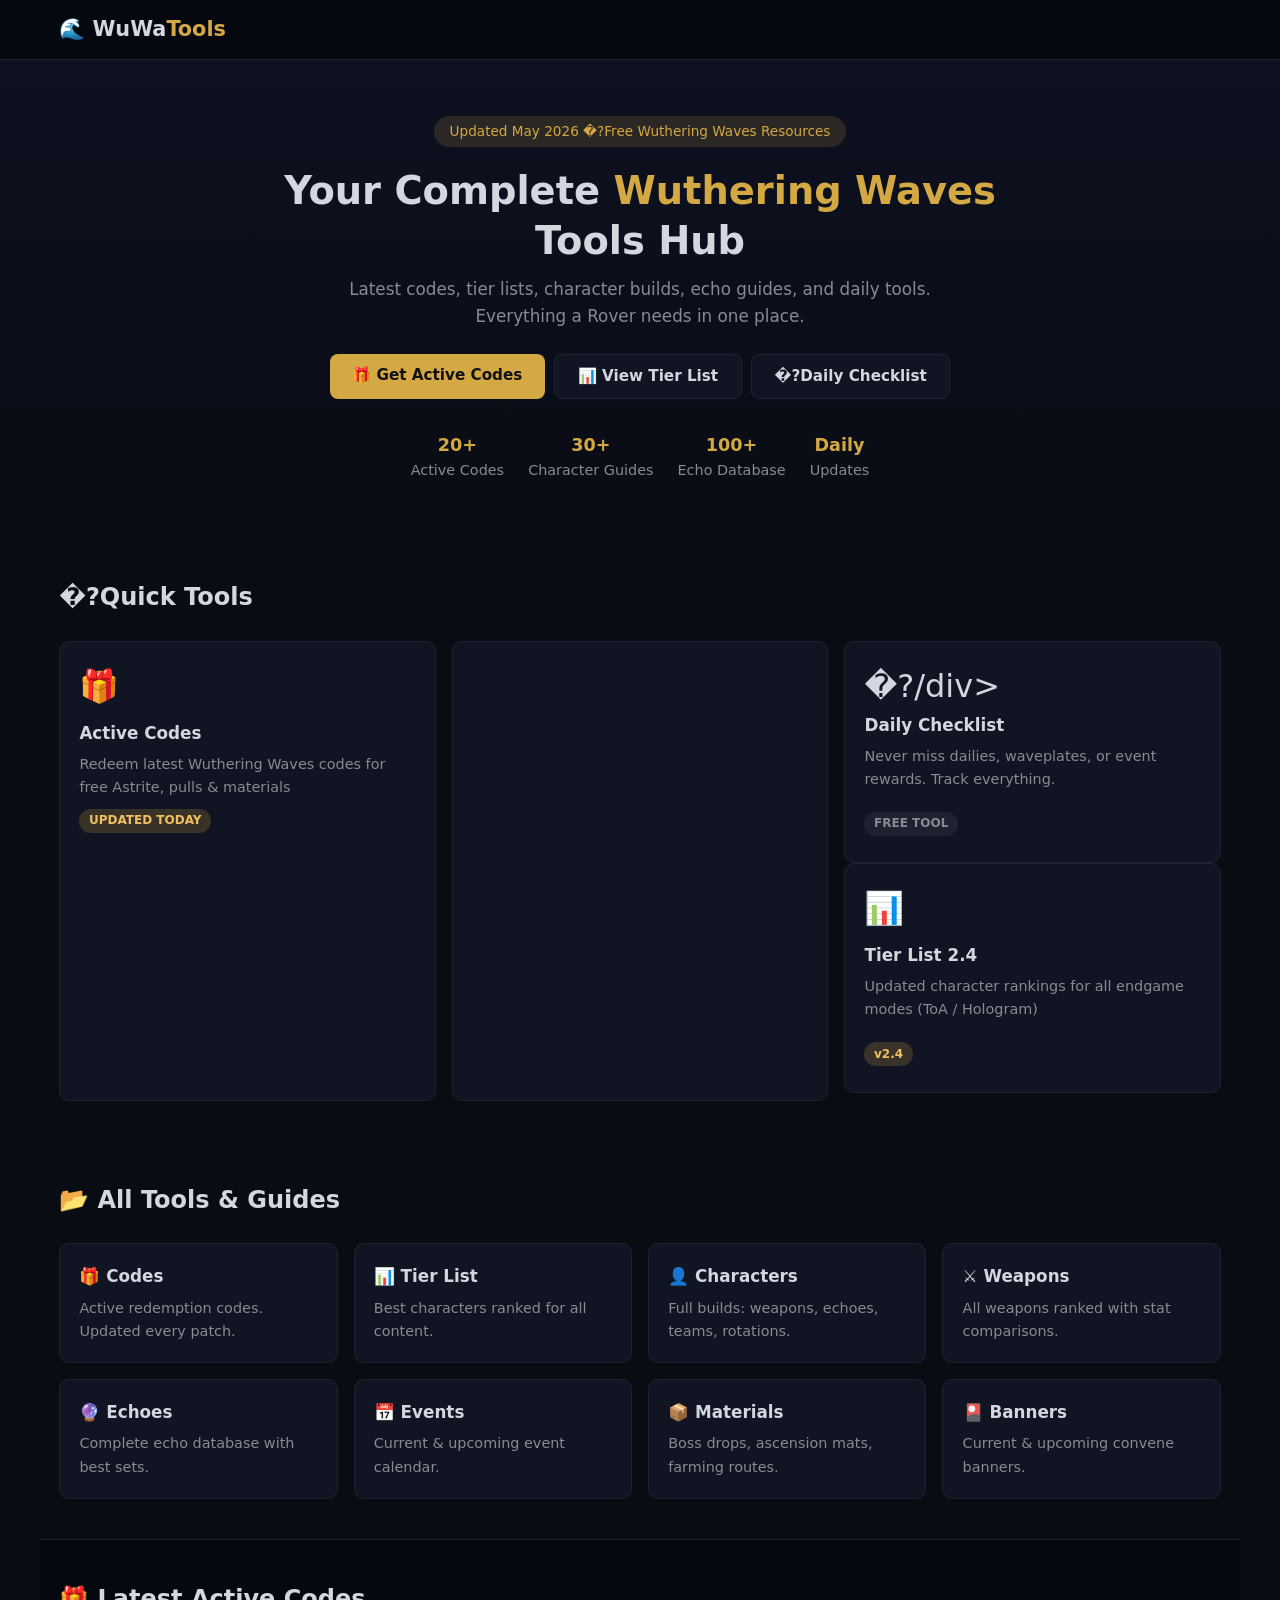
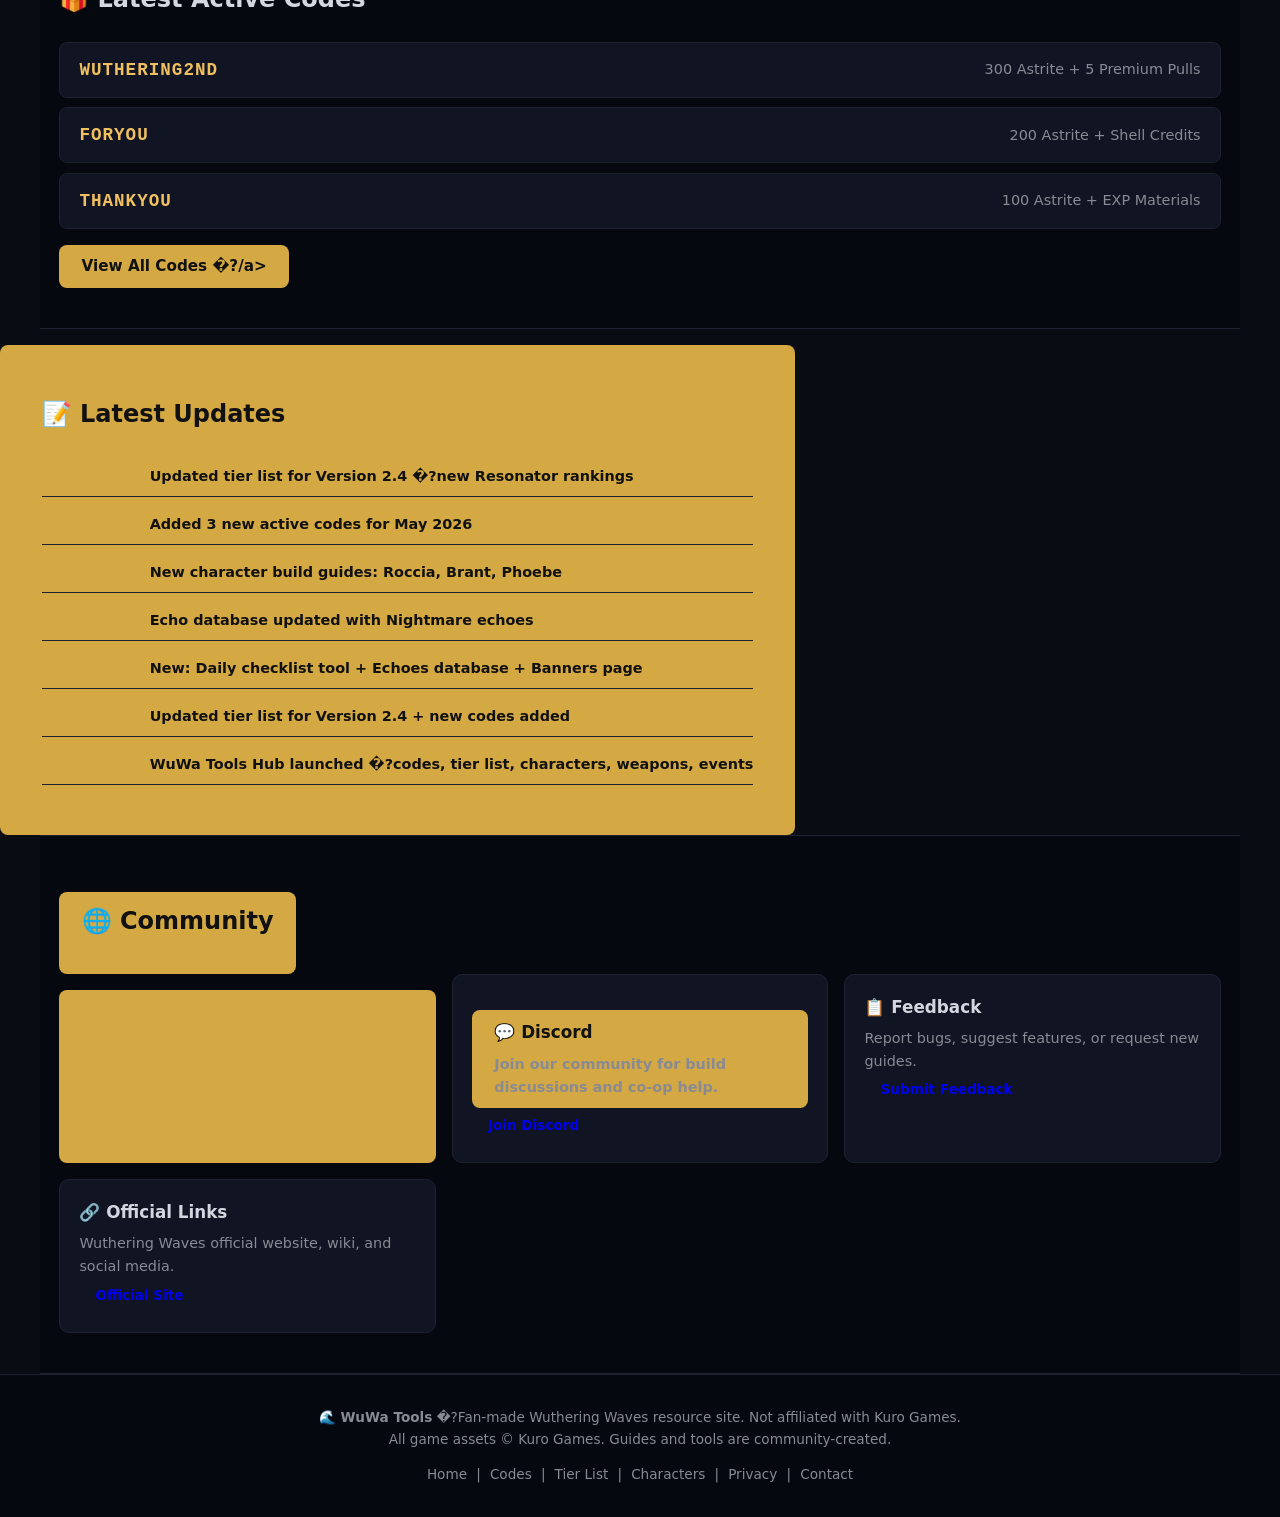
==== index.html @ a68b2184 "AdSense: 切换大陆 pub-6874021376358424 (hhoemwang@gmail.com)" ====
<!DOCTYPE html>
<html lang="en">
<head>
    <meta charset="UTF-8">
    <meta name="viewport" content="width=device-width, initial-scale=1.0">
    <meta name="description" content="WuWa Tools Hub - Latest active codes, tier list, character builds, echoes, events and more. Complete Wuthering Waves resource site.">
    <meta property="og:title" content="WuWa Tools �?Wuthering Waves Codes, Tier List & Guides">
    <meta property="og:description" content="All active Wuthering Waves codes, tier list, characters, weapons, echoes & events. Updated daily.">
    <meta property="og:url" content="https://wuwatools.online/">
    <meta property="og:type" content="website">
    <meta name="twitter:card" content="summary_large_image">
    <link rel="canonical" href="https://wuwatools.online/">
    <title>WuWa Tools �?Wuthering Waves Codes, Tier List & Guides</title>
    <link rel="stylesheet" href="style.css">
    <script async src="https://pagead2.googlesyndication.com/pagead/js/adsbygoogle.js?client=ca-pub-6874021376358424" crossorigin="anonymous"></script>
</head>
<body>
    <!-- Navigation -->
    <nav class="navbar">
        <div class="nav-container">
            <a href="/" class="logo">🌊 WuWa<span class="hl">Tools</span></a>
            <button class="menu-toggle" aria-label="Toggle menu">�?/button>
            <ul class="nav-links">
                <li><a href="/" class="active">Home</a></li>
                <li><a href="codes.html" class="nav-codes">🎁 Codes</a></li>
                <li><a href="tier-list.html">📊 Tier List</a></li>
                <li><a href="characters.html">👤 Characters</a></li>
                <li><a href="weapons.html">⚔️ Weapons</a></li>
                <li><a href="echoes.html">🔮 Echoes</a></li>
                <li><a href="events.html">📅 Events</a></li>
            </ul>
        </div>
    </nav>

    <!-- Hero Section -->
    <section class="hero">
        <div class="hero-content">
            <span class="hero-badge">Updated May 2026 �?Free Wuthering Waves Resources</span>
            <h1>Your Complete <span class="hl">Wuthering Waves</span> Tools Hub</h1>
            <p class="hero-sub">Latest codes, tier lists, character builds, echo guides, and daily tools. Everything a Rover needs in one place.</p>
            <div class="hero-cta">
                <a href="codes.html" class="btn btn-primary">🎁 Get Active Codes</a>
                <a href="tier-list.html" class="btn btn-secondary">📊 View Tier List</a>
                <a href="daily-checklist.html" class="btn btn-secondary">�?Daily Checklist</a>
            </div>
            <div class="hero-stats">
                <div class="stat"><span class="stat-num">20+</span> Active Codes</div>
                <div class="stat"><span class="stat-num">30+</span> Character Guides</div>
                <div class="stat"><span class="stat-num">100+</span> Echo Database</div>
                <div class="stat"><span class="stat-num">Daily</span> Updates</div>
            </div>
        </div>
    </section>

    <!-- Quick Tools -->
    <section class="section">
        <h2 class="section-title">�?Quick Tools</h2>
        <div class="card-grid grid-3">
            <a href="codes.html" class="card card-link">
                <div class="card-icon">🎁</div>
                <h3>Active Codes</h3>
                <p>Redeem latest Wuthering Waves codes for free Astrite, pulls &amp; materials</p>
                <span class="card-badge new">UPDATED TODAY</span>
            </a>
            <a href="daily-checklist.html" class="card card-link">
                <div class="card-icon">�?/div>
                <h3>Daily Checklist</h3>
                <p>Never miss dailies, waveplates, or event rewards. Track everything.</p>
                <span class="card-badge">FREE TOOL</span>
            </a>
            <a href="tier-list.html" class="card card-link">
                <div class="card-icon">📊</div>
                <h3>Tier List 2.4</h3>
                <p>Updated character rankings for all endgame modes (ToA / Hologram)</p>
                <span class="card-badge new">v2.4</span>
            </a>
        </div>
    </section>

    <!-- All Sections -->
    <section class="section">
        <h2 class="section-title">📂 All Tools &amp; Guides</h2>
        <div class="card-grid grid-4">
            <a href="codes.html" class="card card-link">
                <h3>🎁 Codes</h3>
                <p>Active redemption codes. Updated every patch.</p>
            </a>
            <a href="tier-list.html" class="card card-link">
                <h3>📊 Tier List</h3>
                <p>Best characters ranked for all content.</p>
            </a>
            <a href="characters.html" class="card card-link">
                <h3>👤 Characters</h3>
                <p>Full builds: weapons, echoes, teams, rotations.</p>
            </a>
            <a href="weapons.html" class="card card-link">
                <h3>⚔️ Weapons</h3>
                <p>All weapons ranked with stat comparisons.</p>
            </a>
            <a href="echoes.html" class="card card-link">
                <h3>🔮 Echoes</h3>
                <p>Complete echo database with best sets.</p>
            </a>
            <a href="events.html" class="card card-link">
                <h3>📅 Events</h3>
                <p>Current &amp; upcoming event calendar.</p>
            </a>
            <a href="materials.html" class="card card-link">
                <h3>📦 Materials</h3>
                <p>Boss drops, ascension mats, farming routes.</p>
            </a>
            <a href="banners.html" class="card card-link">
                <h3>🎴 Banners</h3>
                <p>Current &amp; upcoming convene banners.</p>
            </a>
        </div>
    </section>

    <!-- Latest Codes Preview -->
    <section class="section section-dark">
        <h2 class="section-title">🎁 Latest Active Codes</h2>
        <div class="code-list">
            <div class="code-item">
                <span class="code-text">WUTHERING2ND</span>
                <span class="code-reward">300 Astrite + 5 Premium Pulls</span>
            </div>
            <div class="code-item">
                <span class="code-text">FORYOU</span>
                <span class="code-reward">200 Astrite + Shell Credits</span>
            </div>
            <div class="code-item">
                <span class="code-text">THANKYOU</span>
                <span class="code-reward">100 Astrite + EXP Materials</span>
            </div>
        </div>
        <a href="codes.html" class="btn btn-primary" style="display:inline-block;margin-top:1rem;">View All Codes �?/a>
    </section>

    <!-- Latest Updates -->
    <section class="section">
        <h2 class="section-title">📝 Latest Updates</h2>
        <div class="update-list">
            <div class="update-item">
                <span class="update-date">2026-05-08</span>
                <span>Updated tier list for Version 2.4 �?new Resonator rankings</span>
            </div>
            <div class="update-item">
                <span class="update-date">2026-05-07</span>
                <span>Added 3 new active codes for May 2026</span>
            </div>
            <div class="update-item">
                <span class="update-date">2026-05-05</span>
                <span>New character build guides: Roccia, Brant, Phoebe</span>
            </div>
            <div class="update-item">
                <span class="update-date">2026-05-03</span>
                <span>Echo database updated with Nightmare echoes</span>
            </div>
            <div class="update-item">
                <span class="update-date">2026-05-09</span>
                <span>New: Daily checklist tool + Echoes database + Banners page</span>
            </div>
            <div class="update-item">
                <span class="update-date">2026-05-08</span>
                <span>Updated tier list for Version 2.4 + new codes added</span>
            </div>
            <div class="update-item">
                <span class="update-date">2026-05-07</span>
                <span>WuWa Tools Hub launched �?codes, tier list, characters, weapons, events</span>
            </div>
        </div>
    </section>

    <!-- Community -->
    <section class="section section-dark">
        <h2 class="section-title">🌐 Community</h2>
        <div class="card-grid grid-3">
            <div class="card">
                <h3>💬 Discord</h3>
                <p>Join our community for build discussions and co-op help.</p>
                <a href="#" class="btn btn-small">Join Discord</a>
            </div>
            <div class="card">
                <h3>📋 Feedback</h3>
                <p>Report bugs, suggest features, or request new guides.</p>
                <a href="#" class="btn btn-small">Submit Feedback</a>
            </div>
            <div class="card">
                <h3>🔗 Official Links</h3>
                <p>Wuthering Waves official website, wiki, and social media.</p>
                <a href="https://wutheringwaves.kurogames.com" target="_blank" class="btn btn-small">Official Site</a>
            </div>
        </div>
    </section>

    <!-- Footer -->
    <footer>
        <div class="footer-content">
            <p>🌊 <strong>WuWa Tools</strong> �?Fan-made Wuthering Waves resource site. Not affiliated with Kuro Games.</p>
            <p>All game assets © Kuro Games. Guides and tools are community-created.</p>
            <div class="footer-links">
                <a href="/">Home</a> |
                <a href="codes.html">Codes</a> |
                <a href="tier-list.html">Tier List</a> |
                <a href="characters.html">Characters</a> |
                <a href="#">Privacy</a> |
                <a href="#">Contact</a>
            </div>
        </div>
    </footer>

    <script>
        // Mobile menu toggle
        document.querySelector('.menu-toggle').addEventListener('click', () => {
            document.querySelector('.nav-links').classList.toggle('open');
        });
    </script>
    <!-- Ko-fi Widget -->
    <script src='https://storage.ko-fi.com/cdn/scripts/overlay-widget.js'></script>
    <script>
      kofiWidgetOverlay.draw('wuwatools', {
        'type': 'floating-chat',
        'floating-chat.donateButton.text': 'Buy me a coffee �?,
        'floating-chat.donateButton.background-color': '#d4a843',
        'floating-chat.donateButton.text-color': '#1a1a2e'
      });
    </script>
</body>
</html>
---- style.css ----
/* === Reset & Base === */
*, *::before, *::after { box-sizing: border-box; margin: 0; padding: 0; }

:root {
    --bg: #0a0c14;
    --bg-card: #111422;
    --bg-dark: #060810;
    --text: #d4d6e0;
    --text-dim: #888a94;
    --hl: #d4a843;
    --hl-bright: #f0c060;
    --border: #1e2230;
    --radius: 10px;
    --max-w: 1200px;
}

body {
    font-family: -apple-system, BlinkMacSystemFont, 'Segoe UI', system-ui, sans-serif;
    background: var(--bg);
    color: var(--text);
    line-height: 1.6;
}

.hl { color: var(--hl); }

/* === Navbar === */
.navbar {
    background: var(--bg-dark);
    border-bottom: 1px solid var(--border);
    position: sticky; top: 0; z-index: 100;
}
.nav-container {
    max-width: var(--max-w); margin: 0 auto;
    display: flex; align-items: center; justify-content: space-between;
    padding: 0.8rem 1.2rem; flex-wrap: wrap;
}
.logo {
    font-size: 1.3rem; font-weight: 700; color: var(--text);
    text-decoration: none;
}
.nav-links {
    list-style: none; display: flex; gap: 0.3rem; flex-wrap: wrap;
}
.nav-links a {
    color: var(--text-dim); text-decoration: none;
    padding: 0.4rem 0.8rem; border-radius: 6px; font-size: 0.9rem;
    transition: all 0.2s;
}
.nav-links a:hover, .nav-links a.active { color: var(--hl); background: rgba(212,168,67,0.1); }
.nav-codes { font-weight: 600; }
.menu-toggle { display: none; background: none; border: none; color: var(--text); font-size: 1.5rem; cursor: pointer; }

/* === Hero === */
.hero {
    text-align: center; padding: 3.5rem 1.2rem;
    background: linear-gradient(180deg, #0d1120 0%, var(--bg) 100%);
}
.hero-content { max-width: 800px; margin: 0 auto; }
.hero-badge {
    display: inline-block; background: rgba(212,168,67,0.15);
    color: var(--hl); padding: 0.3rem 1rem; border-radius: 20px;
    font-size: 0.85rem; margin-bottom: 1.2rem;
}
.hero h1 { font-size: 2.4rem; margin-bottom: 0.6rem; line-height: 1.3; }
.hero-sub { color: var(--text-dim); font-size: 1.05rem; max-width: 620px; margin: 0 auto 1.5rem; }
.hero-cta { display: flex; gap: 0.6rem; justify-content: center; flex-wrap: wrap; margin-bottom: 2rem; }

.btn {
    display: inline-block; padding: 0.6rem 1.4rem; border-radius: 8px;
    font-size: 0.95rem; font-weight: 600; text-decoration: none;
    transition: all 0.2s; cursor: pointer; border: none;
}
.btn-primary { background: var(--hl); color: #111; }
.btn-primary:hover { background: var(--hl-bright); }
.btn-secondary { background: var(--bg-card); color: var(--text); border: 1px solid var(--border); }
.btn-secondary:hover { background: var(--border); }
.btn-small { padding: 0.4rem 1rem; font-size: 0.85rem; }

.hero-stats {
    display: flex; gap: 1.5rem; justify-content: center; flex-wrap: wrap;
}
.stat { color: var(--text-dim); font-size: 0.9rem; }
.stat-num { color: var(--hl); font-weight: 700; font-size: 1.1rem; display: block; }

/* === Sections === */
.section { max-width: var(--max-w); margin: 0 auto; padding: 2.5rem 1.2rem; }
.section-dark { background: var(--bg-dark); border-top: 1px solid var(--border); border-bottom: 1px solid var(--border); }
.section-title { font-size: 1.5rem; margin-bottom: 1.5rem; }

/* === Card Grid === */
.card-grid { display: grid; gap: 1rem; }
.grid-3 { grid-template-columns: repeat(3, 1fr); }
.grid-4 { grid-template-columns: repeat(4, 1fr); }

.card {
    background: var(--bg-card); border: 1px solid var(--border);
    border-radius: var(--radius); padding: 1.2rem;
    transition: all 0.2s;
}
.card-link { text-decoration: none; color: var(--text); display: block; }
.card-link:hover { border-color: var(--hl); transform: translateY(-2px); }
.card-icon { font-size: 2rem; margin-bottom: 0.5rem; }
.card h3 { font-size: 1.05rem; margin-bottom: 0.4rem; }
.card p { color: var(--text-dim); font-size: 0.9rem; }
.card-badge {
    display: inline-block; padding: 0.15rem 0.6rem; border-radius: 12px;
    font-size: 0.75rem; font-weight: 600; margin-top: 0.6rem;
    background: var(--border); color: var(--text-dim);
}
.card-badge.new { background: rgba(212,168,67,0.2); color: var(--hl-bright); }

/* === Code List === */
.code-list { display: flex; flex-direction: column; gap: 0.6rem; }
.code-item {
    display: flex; align-items: center; justify-content: space-between;
    background: var(--bg-card); border: 1px solid var(--border);
    border-radius: 8px; padding: 0.8rem 1.2rem; flex-wrap: wrap; gap: 0.5rem;
}
.code-text {
    font-family: 'Courier New', monospace; font-size: 1.1rem;
    font-weight: 700; color: var(--hl-bright); letter-spacing: 1px;
}
.code-reward { color: var(--text-dim); font-size: 0.9rem; }
.code-status {
    padding: 0.2rem 0.8rem; border-radius: 12px;
    font-size: 0.75rem; font-weight: 700; white-space: nowrap;
}
.status-live { background: rgba(34,197,94,0.15); color: #22c55e; }
.status-expired { background: rgba(239,68,68,0.15); color: #ef4444; }

/* === Update List === */
.update-list { display: flex; flex-direction: column; gap: 0.5rem; }
.update-item {
    display: flex; gap: 1rem; font-size: 0.9rem;
    padding: 0.5rem 0; border-bottom: 1px solid var(--border);
}
.update-date {
    color: var(--hl); font-weight: 600; white-space: nowrap;
    min-width: 90px;
}

/* === Footer === */
footer {
    background: var(--bg-dark); border-top: 1px solid var(--border);
    text-align: center; padding: 2rem 1.2rem; color: var(--text-dim); font-size: 0.85rem;
}
.footer-content { max-width: var(--max-w); margin: 0 auto; }
.footer-links { margin-top: 0.8rem; }
.footer-links a { color: var(--text-dim); text-decoration: none; margin: 0 0.3rem; }
.footer-links a:hover { color: var(--hl); }

/* === Checklist === */
.checklist { display: flex; flex-direction: column; gap: 0.4rem; }
.check-item {
    display: flex; align-items: center; gap: 0.6rem;
    background: var(--bg-dark); padding: 0.5rem 0.8rem; border-radius: 6px;
    cursor: pointer; font-size: 0.95rem;
}
.check-item input[type="checkbox"] { width: 1.1rem; height: 1.1rem; accent-color: var(--hl); cursor: pointer; }

/* === Table (for tier-list, weapons, etc.) === */
.data-table { width: 100%; border-collapse: collapse; }
.data-table th { text-align: left; padding: 0.6rem 0.8rem; color: var(--text-dim); font-size: 0.85rem; border-bottom: 2px solid var(--border); }
.data-table td { padding: 0.6rem 0.8rem; border-bottom: 1px solid var(--border); font-size: 0.9rem; }
.tier-s { color: #ef4444; font-weight: 700; }
.tier-a { color: var(--hl-bright); font-weight: 700; }
.tier-b { color: #22c55e; font-weight: 700; }

/* === Event List === */
.event-list { display: flex; flex-direction: column; gap: 0.6rem; }
.event-item {
    background: var(--bg-card); border: 1px solid var(--border);
    border-radius: 8px; padding: 1rem;
}
.event-item h3 { font-size: 1rem; margin-bottom: 0.2rem; }
.event-date { color: var(--hl); font-size: 0.8rem; }
.event-item p { color: var(--text-dim); font-size: 0.85rem; margin-top: 0.3rem; }
.event-item.past { opacity: 0.5; }

/* === Weapon Grid === */
.weapon-grid { display: grid; grid-template-columns: repeat(2,1fr); gap: 0.6rem; }
.weapon-card { background: var(--bg-dark); border: 1px solid var(--border); border-radius: 6px; padding: 0.7rem; display: flex; justify-content: space-between; align-items: flex-start; }
.weapon-card h3 { font-size: 0.95rem; }
.weapon-card p { color: var(--text-dim); font-size: 0.8rem; margin-top: 0.2rem; }

/* === Echo Sets === */
.echo-set { background: var(--bg-dark); border: 1px solid var(--border); border-radius: 6px; padding: 0.7rem; margin-bottom: 0.4rem; }
.echo-set h3 { font-size: 0.95rem; margin-bottom: 0.2rem; }
.echo-set p { color: var(--text-dim); font-size: 0.85rem; }

/* === Responsive === */
@media (max-width: 768px) {
    .grid-4 { grid-template-columns: repeat(2, 1fr); }
    .grid-3 { grid-template-columns: 1fr; }
    .hero h1 { font-size: 1.8rem; }
    .hero-stats { gap: 0.8rem; }
    .menu-toggle { display: block; }
    .nav-links { display: none; flex-direction: column; width: 100%; padding-top: 0.5rem; }
    .nav-links.open { display: flex; }
    .code-item { flex-direction: column; align-items: flex-start; }
}
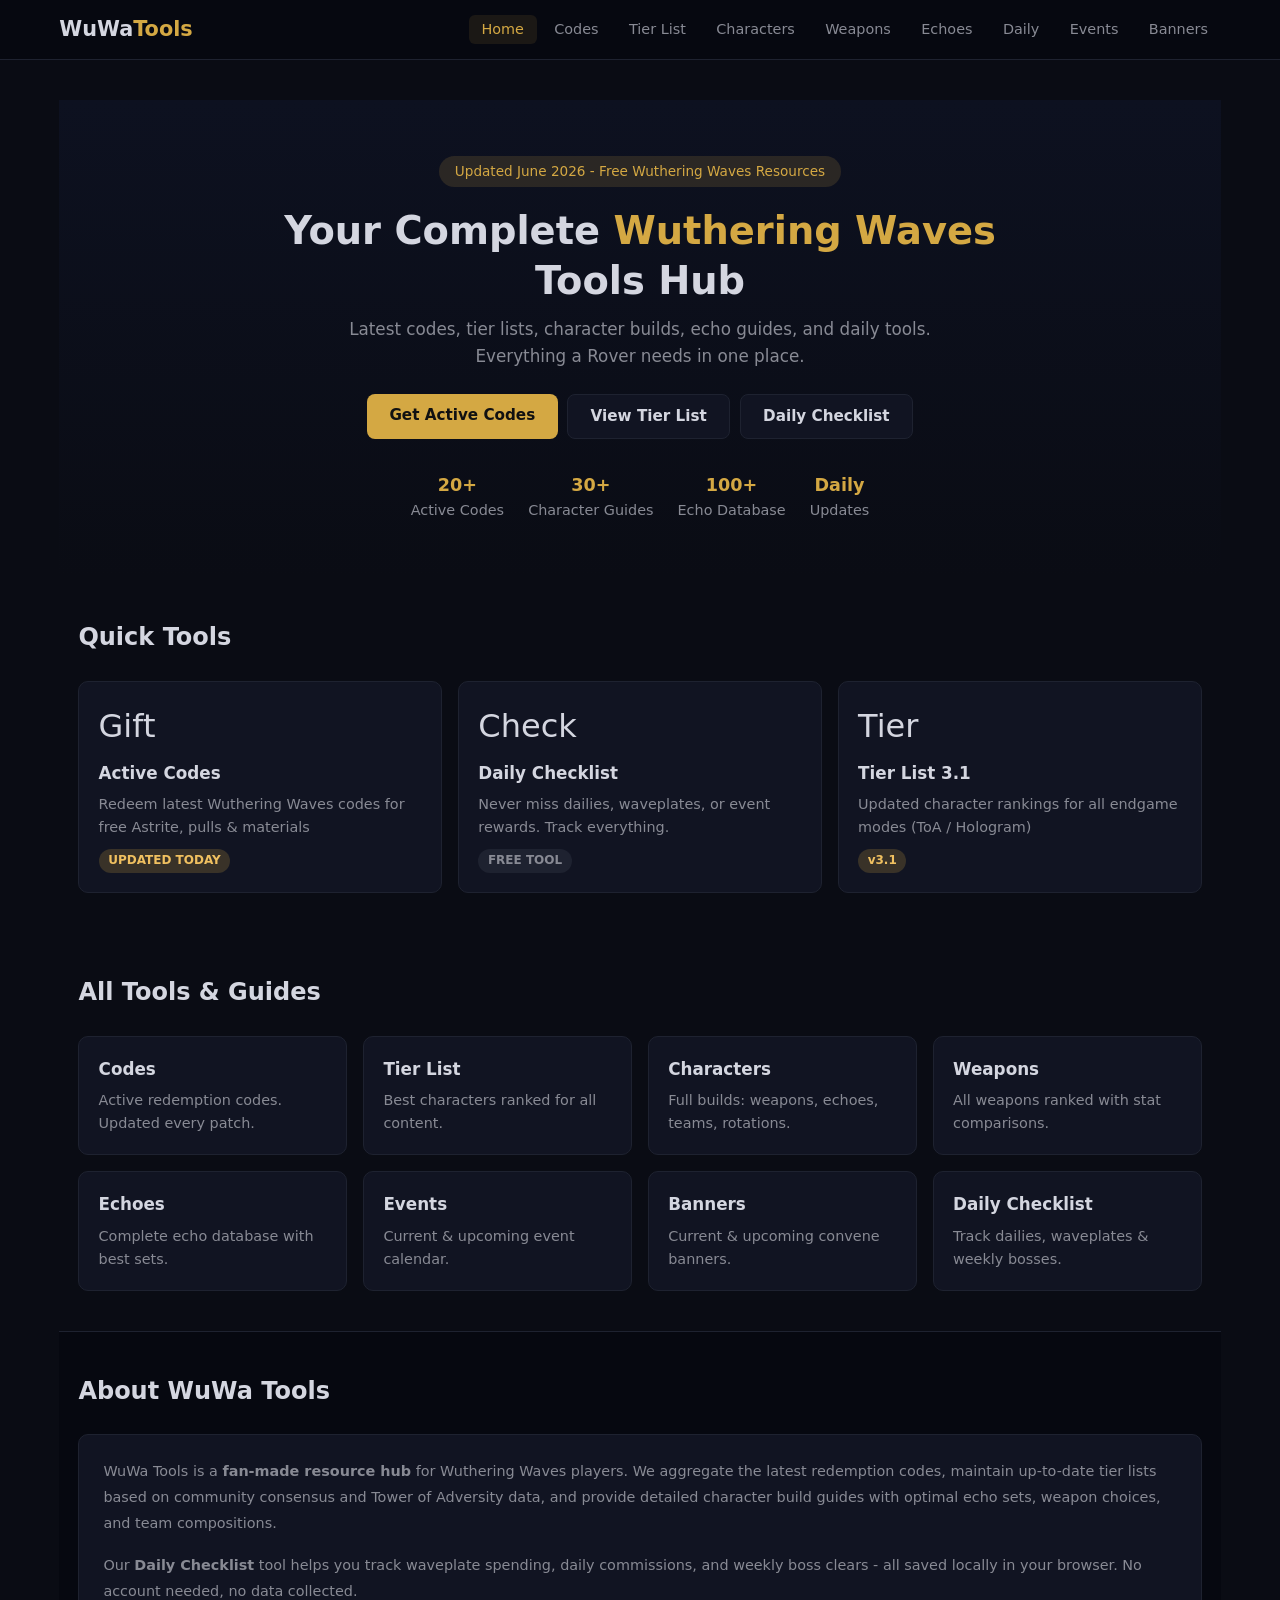
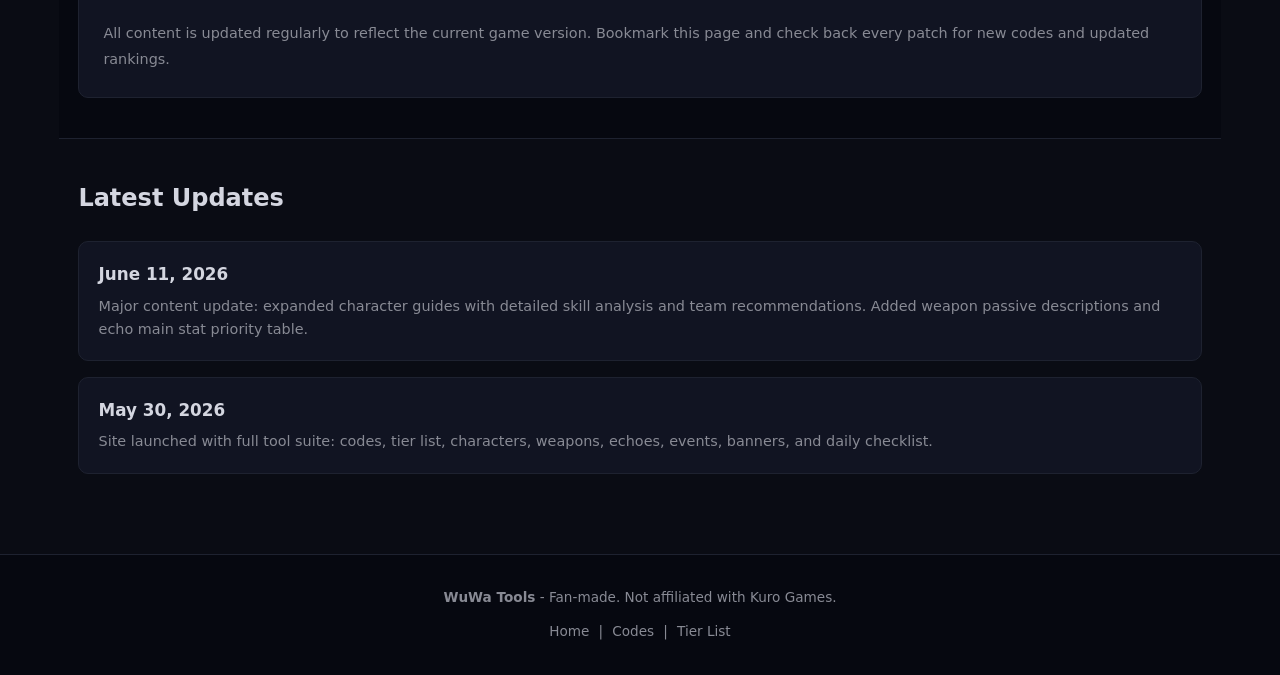
==== commit 4d41fa55: "Content enhancement: detailed character guides, weapon passives, echo stat tables, updated events/ba" ====
--- a/index.html
+++ b/index.html
@@ -3,227 +3,149 @@
 <head>
     <meta charset="UTF-8">
     <meta name="viewport" content="width=device-width, initial-scale=1.0">
-    <meta name="description" content="WuWa Tools Hub - Latest active codes, tier list, character builds, echoes, events and more. Complete Wuthering Waves resource site.">
-    <meta property="og:title" content="WuWa Tools �?Wuthering Waves Codes, Tier List & Guides">
-    <meta property="og:description" content="All active Wuthering Waves codes, tier list, characters, weapons, echoes & events. Updated daily.">
-    <meta property="og:url" content="https://wuwatools.online/">
+    <link rel="icon" type="image/svg+xml" href="/favicon.svg">
+    <meta name="description" content="WuWa Tools Hub - Latest active codes, tier list, character builds, echoes, events and more.">
+    <meta property="og:title" content="WuWaTools - Wuthering Waves Codes, Tier List, Echo Database & Daily Checklist">
+    <meta property="og:description" content="WuWa Tools Hub - Latest active codes, tier list, character builds, echoes, events and more.">
+    <meta property="og:url" content="https://wuwatools.online/index.html">
     <meta property="og:type" content="website">
     <meta name="twitter:card" content="summary_large_image">
-    <link rel="canonical" href="https://wuwatools.online/">
-    <title>WuWa Tools �?Wuthering Waves Codes, Tier List & Guides</title>
+    <link rel="canonical" href="https://wuwatools.online/index.html">
+    <title>WuWaTools - Wuthering Waves Codes, Tier List, Echo Database & Daily Checklist</title>
     <link rel="stylesheet" href="style.css">
     <script async src="https://pagead2.googlesyndication.com/pagead/js/adsbygoogle.js?client=ca-pub-6874021376358424" crossorigin="anonymous"></script>
 </head>
 <body>
-    <!-- Navigation -->
     <nav class="navbar">
         <div class="nav-container">
-            <a href="/" class="logo">🌊 WuWa<span class="hl">Tools</span></a>
-            <button class="menu-toggle" aria-label="Toggle menu">�?/button>
+            <a href="/" class="logo">WuWa<span class="hl">Tools</span></a>
+            <button class="menu-toggle" aria-label="Toggle menu">Menu</button>
             <ul class="nav-links">
                 <li><a href="/" class="active">Home</a></li>
-                <li><a href="codes.html" class="nav-codes">🎁 Codes</a></li>
-                <li><a href="tier-list.html">📊 Tier List</a></li>
-                <li><a href="characters.html">👤 Characters</a></li>
-                <li><a href="weapons.html">⚔️ Weapons</a></li>
-                <li><a href="echoes.html">🔮 Echoes</a></li>
-                <li><a href="events.html">📅 Events</a></li>
+<li><a href="codes.html">Codes</a></li>
+<li><a href="tier-list.html">Tier List</a></li>
+<li><a href="characters.html">Characters</a></li>
+<li><a href="weapons.html">Weapons</a></li>
+<li><a href="echoes.html">Echoes</a></li>
+<li><a href="daily-checklist.html">Daily</a></li>
+<li><a href="events.html">Events</a></li>
+<li><a href="banners.html">Banners</a></li>
             </ul>
         </div>
     </nav>
+    <main class="section">
 
-    <!-- Hero Section -->
-    <section class="hero">
-        <div class="hero-content">
-            <span class="hero-badge">Updated May 2026 �?Free Wuthering Waves Resources</span>
-            <h1>Your Complete <span class="hl">Wuthering Waves</span> Tools Hub</h1>
-            <p class="hero-sub">Latest codes, tier lists, character builds, echo guides, and daily tools. Everything a Rover needs in one place.</p>
-            <div class="hero-cta">
-                <a href="codes.html" class="btn btn-primary">🎁 Get Active Codes</a>
-                <a href="tier-list.html" class="btn btn-secondary">📊 View Tier List</a>
-                <a href="daily-checklist.html" class="btn btn-secondary">�?Daily Checklist</a>
+        <section class="hero">
+            <div class="hero-content">
+                <span class="hero-badge">Updated June 2026 - Free Wuthering Waves Resources</span>
+                <h1>Your Complete <span class="hl">Wuthering Waves</span> Tools Hub</h1>
+                <p class="hero-sub">Latest codes, tier lists, character builds, echo guides, and daily tools. Everything a Rover needs in one place.</p>
+                <div class="hero-cta">
+                    <a href="codes.html" class="btn btn-primary">Get Active Codes</a>
+                    <a href="tier-list.html" class="btn btn-secondary">View Tier List</a>
+                    <a href="daily-checklist.html" class="btn btn-secondary">Daily Checklist</a>
+                </div>
+                <div class="hero-stats">
+                    <div class="stat"><span class="stat-num">20+</span> Active Codes</div>
+                    <div class="stat"><span class="stat-num">30+</span> Character Guides</div>
+                    <div class="stat"><span class="stat-num">100+</span> Echo Database</div>
+                    <div class="stat"><span class="stat-num">Daily</span> Updates</div>
+                </div>
             </div>
-            <div class="hero-stats">
-                <div class="stat"><span class="stat-num">20+</span> Active Codes</div>
-                <div class="stat"><span class="stat-num">30+</span> Character Guides</div>
-                <div class="stat"><span class="stat-num">100+</span> Echo Database</div>
-                <div class="stat"><span class="stat-num">Daily</span> Updates</div>
+        </section>
+
+        <section class="section">
+            <h2 class="section-title">Quick Tools</h2>
+            <div class="card-grid grid-3">
+                <a href="codes.html" class="card card-link">
+                    <div class="card-icon">Gift</div>
+                    <h3>Active Codes</h3>
+                    <p>Redeem latest Wuthering Waves codes for free Astrite, pulls & materials</p>
+                    <span class="card-badge new">UPDATED TODAY</span>
+                </a>
+                <a href="daily-checklist.html" class="card card-link">
+                    <div class="card-icon">Check</div>
+                    <h3>Daily Checklist</h3>
+                    <p>Never miss dailies, waveplates, or event rewards. Track everything.</p>
+                    <span class="card-badge">FREE TOOL</span>
+                </a>
+                <a href="tier-list.html" class="card card-link">
+                    <div class="card-icon">Tier</div>
+                    <h3>Tier List 3.1</h3>
+                    <p>Updated character rankings for all endgame modes (ToA / Hologram)</p>
+                    <span class="card-badge new">v3.1</span>
+                </a>
             </div>
-        </div>
-    </section>
+        </section>
 
-    <!-- Quick Tools -->
-    <section class="section">
-        <h2 class="section-title">�?Quick Tools</h2>
-        <div class="card-grid grid-3">
-            <a href="codes.html" class="card card-link">
-                <div class="card-icon">🎁</div>
-                <h3>Active Codes</h3>
-                <p>Redeem latest Wuthering Waves codes for free Astrite, pulls &amp; materials</p>
-                <span class="card-badge new">UPDATED TODAY</span>
-            </a>
-            <a href="daily-checklist.html" class="card card-link">
-                <div class="card-icon">�?/div>
-                <h3>Daily Checklist</h3>
-                <p>Never miss dailies, waveplates, or event rewards. Track everything.</p>
-                <span class="card-badge">FREE TOOL</span>
-            </a>
-            <a href="tier-list.html" class="card card-link">
-                <div class="card-icon">📊</div>
-                <h3>Tier List 2.4</h3>
-                <p>Updated character rankings for all endgame modes (ToA / Hologram)</p>
-                <span class="card-badge new">v2.4</span>
-            </a>
-        </div>
-    </section>
+        <section class="section">
+            <h2 class="section-title">All Tools & Guides</h2>
+            <div class="card-grid grid-4">
+                <a href="codes.html" class="card card-link">
+                    <h3>Codes</h3>
+                    <p>Active redemption codes. Updated every patch.</p>
+                </a>
+                <a href="tier-list.html" class="card card-link">
+                    <h3>Tier List</h3>
+                    <p>Best characters ranked for all content.</p>
+                </a>
+                <a href="characters.html" class="card card-link">
+                    <h3>Characters</h3>
+                    <p>Full builds: weapons, echoes, teams, rotations.</p>
+                </a>
+                <a href="weapons.html" class="card card-link">
+                    <h3>Weapons</h3>
+                    <p>All weapons ranked with stat comparisons.</p>
+                </a>
+                <a href="echoes.html" class="card card-link">
+                    <h3>Echoes</h3>
+                    <p>Complete echo database with best sets.</p>
+                </a>
+                <a href="events.html" class="card card-link">
+                    <h3>Events</h3>
+                    <p>Current & upcoming event calendar.</p>
+                </a>
+                <a href="banners.html" class="card card-link">
+                    <h3>Banners</h3>
+                    <p>Current & upcoming convene banners.</p>
+                </a>
+                <a href="daily-checklist.html" class="card card-link">
+                    <h3>Daily Checklist</h3>
+                    <p>Track dailies, waveplates & weekly bosses.</p>
+                </a>
+            </div>
+        </section>
 
-    <!-- All Sections -->
-    <section class="section">
-        <h2 class="section-title">📂 All Tools &amp; Guides</h2>
-        <div class="card-grid grid-4">
-            <a href="codes.html" class="card card-link">
-                <h3>🎁 Codes</h3>
-                <p>Active redemption codes. Updated every patch.</p>
-            </a>
-            <a href="tier-list.html" class="card card-link">
-                <h3>📊 Tier List</h3>
-                <p>Best characters ranked for all content.</p>
-            </a>
-            <a href="characters.html" class="card card-link">
-                <h3>👤 Characters</h3>
-                <p>Full builds: weapons, echoes, teams, rotations.</p>
-            </a>
-            <a href="weapons.html" class="card card-link">
-                <h3>⚔️ Weapons</h3>
-                <p>All weapons ranked with stat comparisons.</p>
-            </a>
-            <a href="echoes.html" class="card card-link">
-                <h3>🔮 Echoes</h3>
-                <p>Complete echo database with best sets.</p>
-            </a>
-            <a href="events.html" class="card card-link">
-                <h3>📅 Events</h3>
-                <p>Current &amp; upcoming event calendar.</p>
-            </a>
-            <a href="materials.html" class="card card-link">
-                <h3>📦 Materials</h3>
-                <p>Boss drops, ascension mats, farming routes.</p>
-            </a>
-            <a href="banners.html" class="card card-link">
-                <h3>🎴 Banners</h3>
-                <p>Current &amp; upcoming convene banners.</p>
-            </a>
-        </div>
-    </section>
+        <section class="section section-dark">
+            <h2 class="section-title">About WuWa Tools</h2>
+            <div class="card" style="padding:1.5rem;line-height:1.8;">
+                <p>WuWa Tools is a <strong>fan-made resource hub</strong> for Wuthering Waves players. We aggregate the latest redemption codes, maintain up-to-date tier lists based on community consensus and Tower of Adversity data, and provide detailed character build guides with optimal echo sets, weapon choices, and team compositions.</p>
+                <p style="margin-top:1rem;">Our <strong>Daily Checklist</strong> tool helps you track waveplate spending, daily commissions, and weekly boss clears - all saved locally in your browser. No account needed, no data collected.</p>
+                <p style="margin-top:1rem;">All content is updated regularly to reflect the current game version. Bookmark this page and check back every patch for new codes and updated rankings.</p>
+            </div>
+        </section>
 
-    <!-- Latest Codes Preview -->
-    <section class="section section-dark">
-        <h2 class="section-title">🎁 Latest Active Codes</h2>
-        <div class="code-list">
-            <div class="code-item">
-                <span class="code-text">WUTHERING2ND</span>
-                <span class="code-reward">300 Astrite + 5 Premium Pulls</span>
+        <section class="section">
+            <h2 class="section-title">Latest Updates</h2>
+            <div class="card-grid grid-2">
+                <div class="card">
+                    <h3>June 11, 2026</h3>
+                    <p>Major content update: expanded character guides with detailed skill analysis and team recommendations. Added weapon passive descriptions and echo main stat priority table.</p>
+                </div>
+                <div class="card">
+                    <h3>May 30, 2026</h3>
+                    <p>Site launched with full tool suite: codes, tier list, characters, weapons, echoes, events, banners, and daily checklist.</p>
+                </div>
             </div>
-            <div class="code-item">
-                <span class="code-text">FORYOU</span>
-                <span class="code-reward">200 Astrite + Shell Credits</span>
-            </div>
-            <div class="code-item">
-                <span class="code-text">THANKYOU</span>
-                <span class="code-reward">100 Astrite + EXP Materials</span>
-            </div>
-        </div>
-        <a href="codes.html" class="btn btn-primary" style="display:inline-block;margin-top:1rem;">View All Codes �?/a>
-    </section>
+        </section>
 
-    <!-- Latest Updates -->
-    <section class="section">
-        <h2 class="section-title">📝 Latest Updates</h2>
-        <div class="update-list">
-            <div class="update-item">
-                <span class="update-date">2026-05-08</span>
-                <span>Updated tier list for Version 2.4 �?new Resonator rankings</span>
-            </div>
-            <div class="update-item">
-                <span class="update-date">2026-05-07</span>
-                <span>Added 3 new active codes for May 2026</span>
-            </div>
-            <div class="update-item">
-                <span class="update-date">2026-05-05</span>
-                <span>New character build guides: Roccia, Brant, Phoebe</span>
-            </div>
-            <div class="update-item">
-                <span class="update-date">2026-05-03</span>
-                <span>Echo database updated with Nightmare echoes</span>
-            </div>
-            <div class="update-item">
-                <span class="update-date">2026-05-09</span>
-                <span>New: Daily checklist tool + Echoes database + Banners page</span>
-            </div>
-            <div class="update-item">
-                <span class="update-date">2026-05-08</span>
-                <span>Updated tier list for Version 2.4 + new codes added</span>
-            </div>
-            <div class="update-item">
-                <span class="update-date">2026-05-07</span>
-                <span>WuWa Tools Hub launched �?codes, tier list, characters, weapons, events</span>
-            </div>
-        </div>
-    </section>
-
-    <!-- Community -->
-    <section class="section section-dark">
-        <h2 class="section-title">🌐 Community</h2>
-        <div class="card-grid grid-3">
-            <div class="card">
-                <h3>💬 Discord</h3>
-                <p>Join our community for build discussions and co-op help.</p>
-                <a href="#" class="btn btn-small">Join Discord</a>
-            </div>
-            <div class="card">
-                <h3>📋 Feedback</h3>
-                <p>Report bugs, suggest features, or request new guides.</p>
-                <a href="#" class="btn btn-small">Submit Feedback</a>
-            </div>
-            <div class="card">
-                <h3>🔗 Official Links</h3>
-                <p>Wuthering Waves official website, wiki, and social media.</p>
-                <a href="https://wutheringwaves.kurogames.com" target="_blank" class="btn btn-small">Official Site</a>
-            </div>
-        </div>
-    </section>
-
-    <!-- Footer -->
+    </main>
     <footer>
         <div class="footer-content">
-            <p>🌊 <strong>WuWa Tools</strong> �?Fan-made Wuthering Waves resource site. Not affiliated with Kuro Games.</p>
-            <p>All game assets © Kuro Games. Guides and tools are community-created.</p>
-            <div class="footer-links">
-                <a href="/">Home</a> |
-                <a href="codes.html">Codes</a> |
-                <a href="tier-list.html">Tier List</a> |
-                <a href="characters.html">Characters</a> |
-                <a href="#">Privacy</a> |
-                <a href="#">Contact</a>
-            </div>
+            <p><strong>WuWa Tools</strong> - Fan-made. Not affiliated with Kuro Games.</p>
+            <div class="footer-links"><a href="/">Home</a> | <a href="codes.html">Codes</a> | <a href="tier-list.html">Tier List</a></div>
         </div>
     </footer>
-
-    <script>
-        // Mobile menu toggle
-        document.querySelector('.menu-toggle').addEventListener('click', () => {
-            document.querySelector('.nav-links').classList.toggle('open');
-        });
-    </script>
-    <!-- Ko-fi Widget -->
-    <script src='https://storage.ko-fi.com/cdn/scripts/overlay-widget.js'></script>
-    <script>
-      kofiWidgetOverlay.draw('wuwatools', {
-        'type': 'floating-chat',
-        'floating-chat.donateButton.text': 'Buy me a coffee �?,
-        'floating-chat.donateButton.background-color': '#d4a843',
-        'floating-chat.donateButton.text-color': '#1a1a2e'
-      });
-    </script>
+    <script src="main.js"></script>
 </body>
-</html>
+</html>
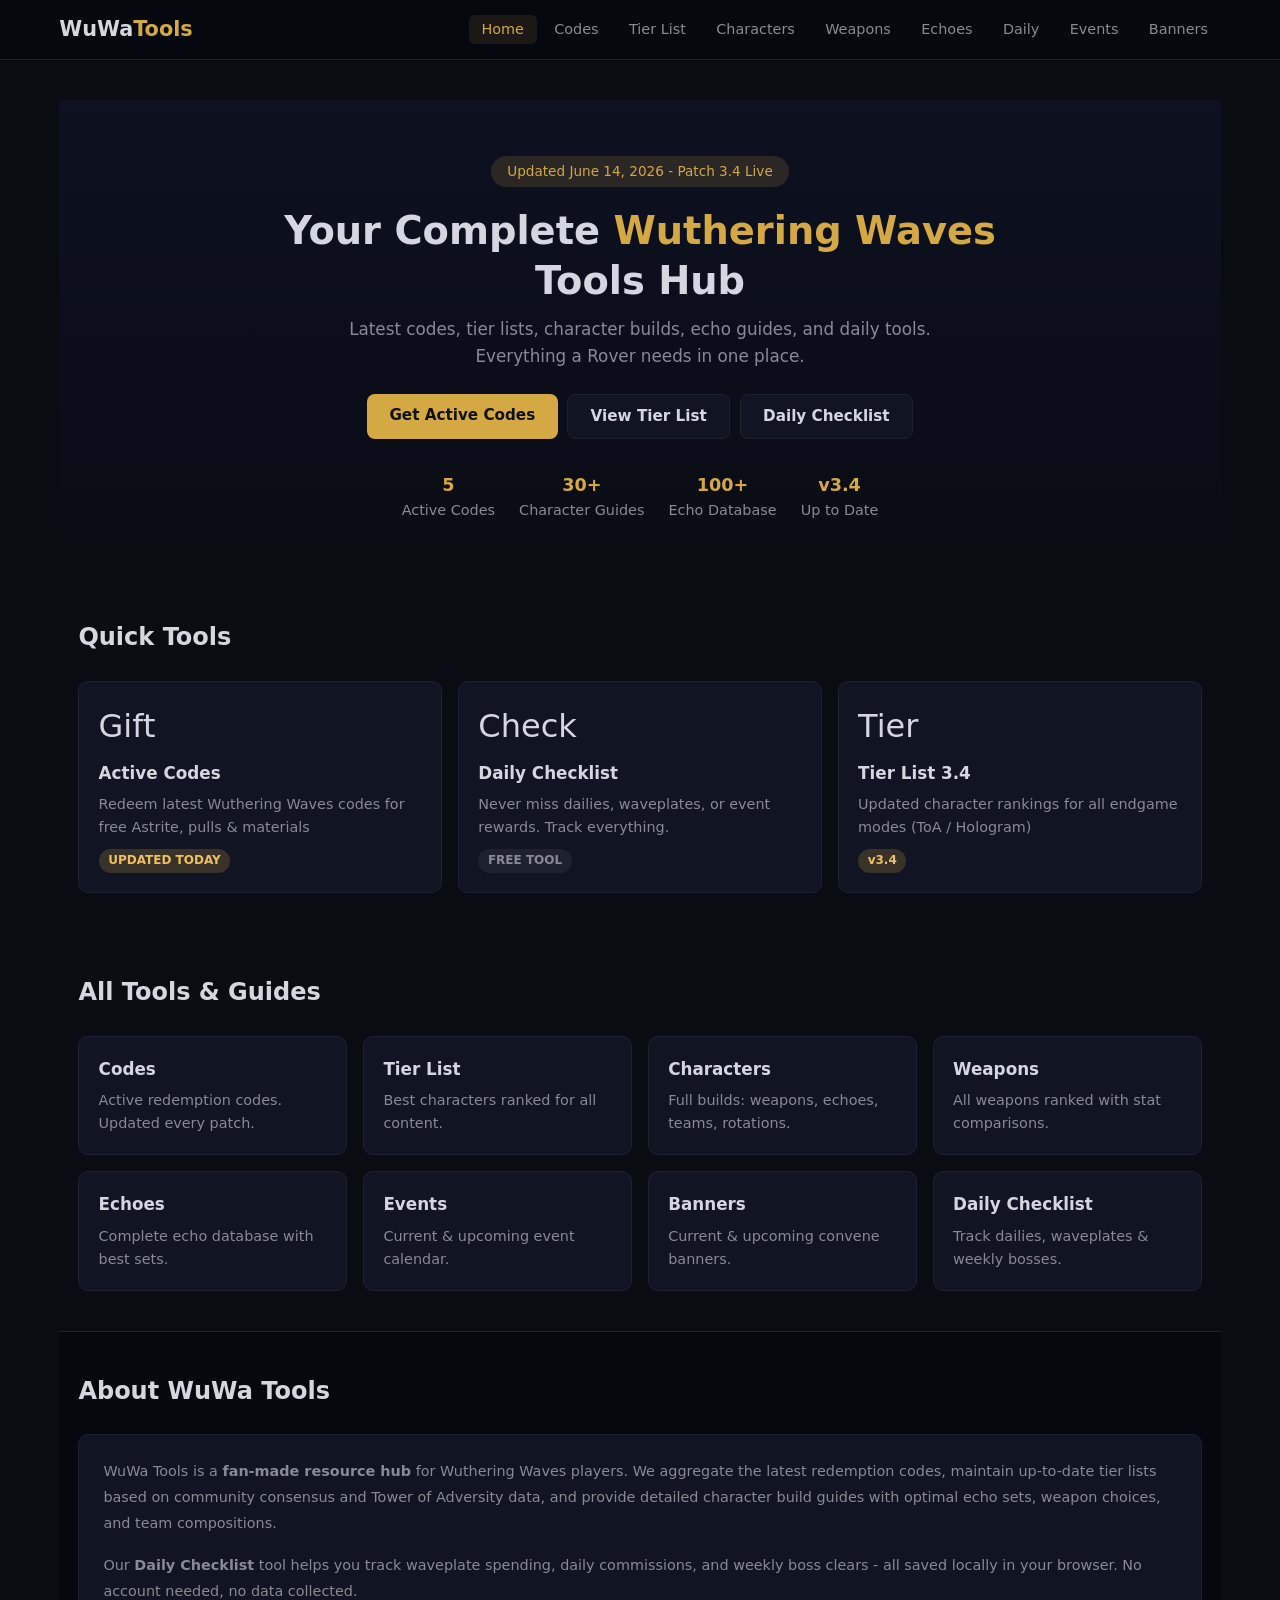
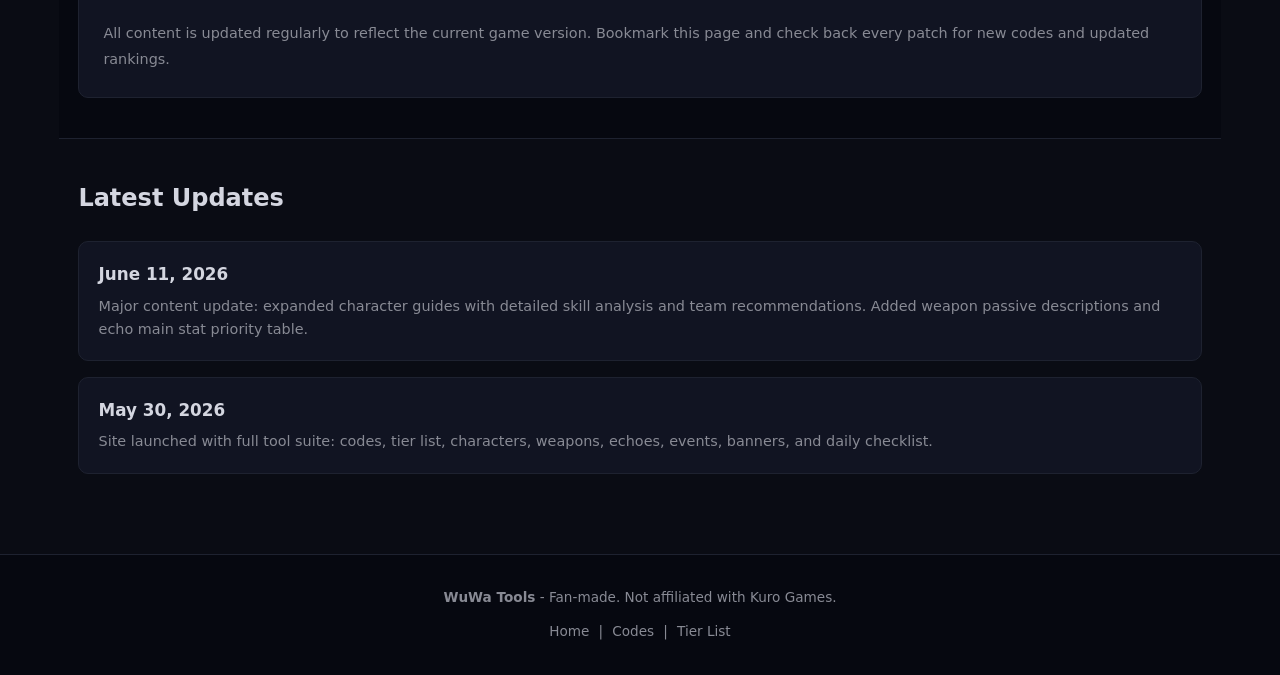
==== commit f9e64441: "Update homepage: 3.4 patch live badge, refresh stats" ====
--- a/index.html
+++ b/index.html
@@ -37,7 +37,7 @@
 
         <section class="hero">
             <div class="hero-content">
-                <span class="hero-badge">Updated June 2026 - Free Wuthering Waves Resources</span>
+                <span class="hero-badge">Updated June 14, 2026 - Patch 3.4 Live</span>
                 <h1>Your Complete <span class="hl">Wuthering Waves</span> Tools Hub</h1>
                 <p class="hero-sub">Latest codes, tier lists, character builds, echo guides, and daily tools. Everything a Rover needs in one place.</p>
                 <div class="hero-cta">
@@ -46,10 +46,10 @@
                     <a href="daily-checklist.html" class="btn btn-secondary">Daily Checklist</a>
                 </div>
                 <div class="hero-stats">
-                    <div class="stat"><span class="stat-num">20+</span> Active Codes</div>
+                    <div class="stat"><span class="stat-num">5</span> Active Codes</div>
                     <div class="stat"><span class="stat-num">30+</span> Character Guides</div>
                     <div class="stat"><span class="stat-num">100+</span> Echo Database</div>
-                    <div class="stat"><span class="stat-num">Daily</span> Updates</div>
+                    <div class="stat"><span class="stat-num">v3.4</span> Up to Date</div>
                 </div>
             </div>
         </section>
@@ -71,9 +71,9 @@
                 </a>
                 <a href="tier-list.html" class="card card-link">
                     <div class="card-icon">Tier</div>
-                    <h3>Tier List 3.1</h3>
+                    <h3>Tier List 3.4</h3>
                     <p>Updated character rankings for all endgame modes (ToA / Hologram)</p>
-                    <span class="card-badge new">v3.1</span>
+                    <span class="card-badge new">v3.4</span>
                 </a>
             </div>
         </section>
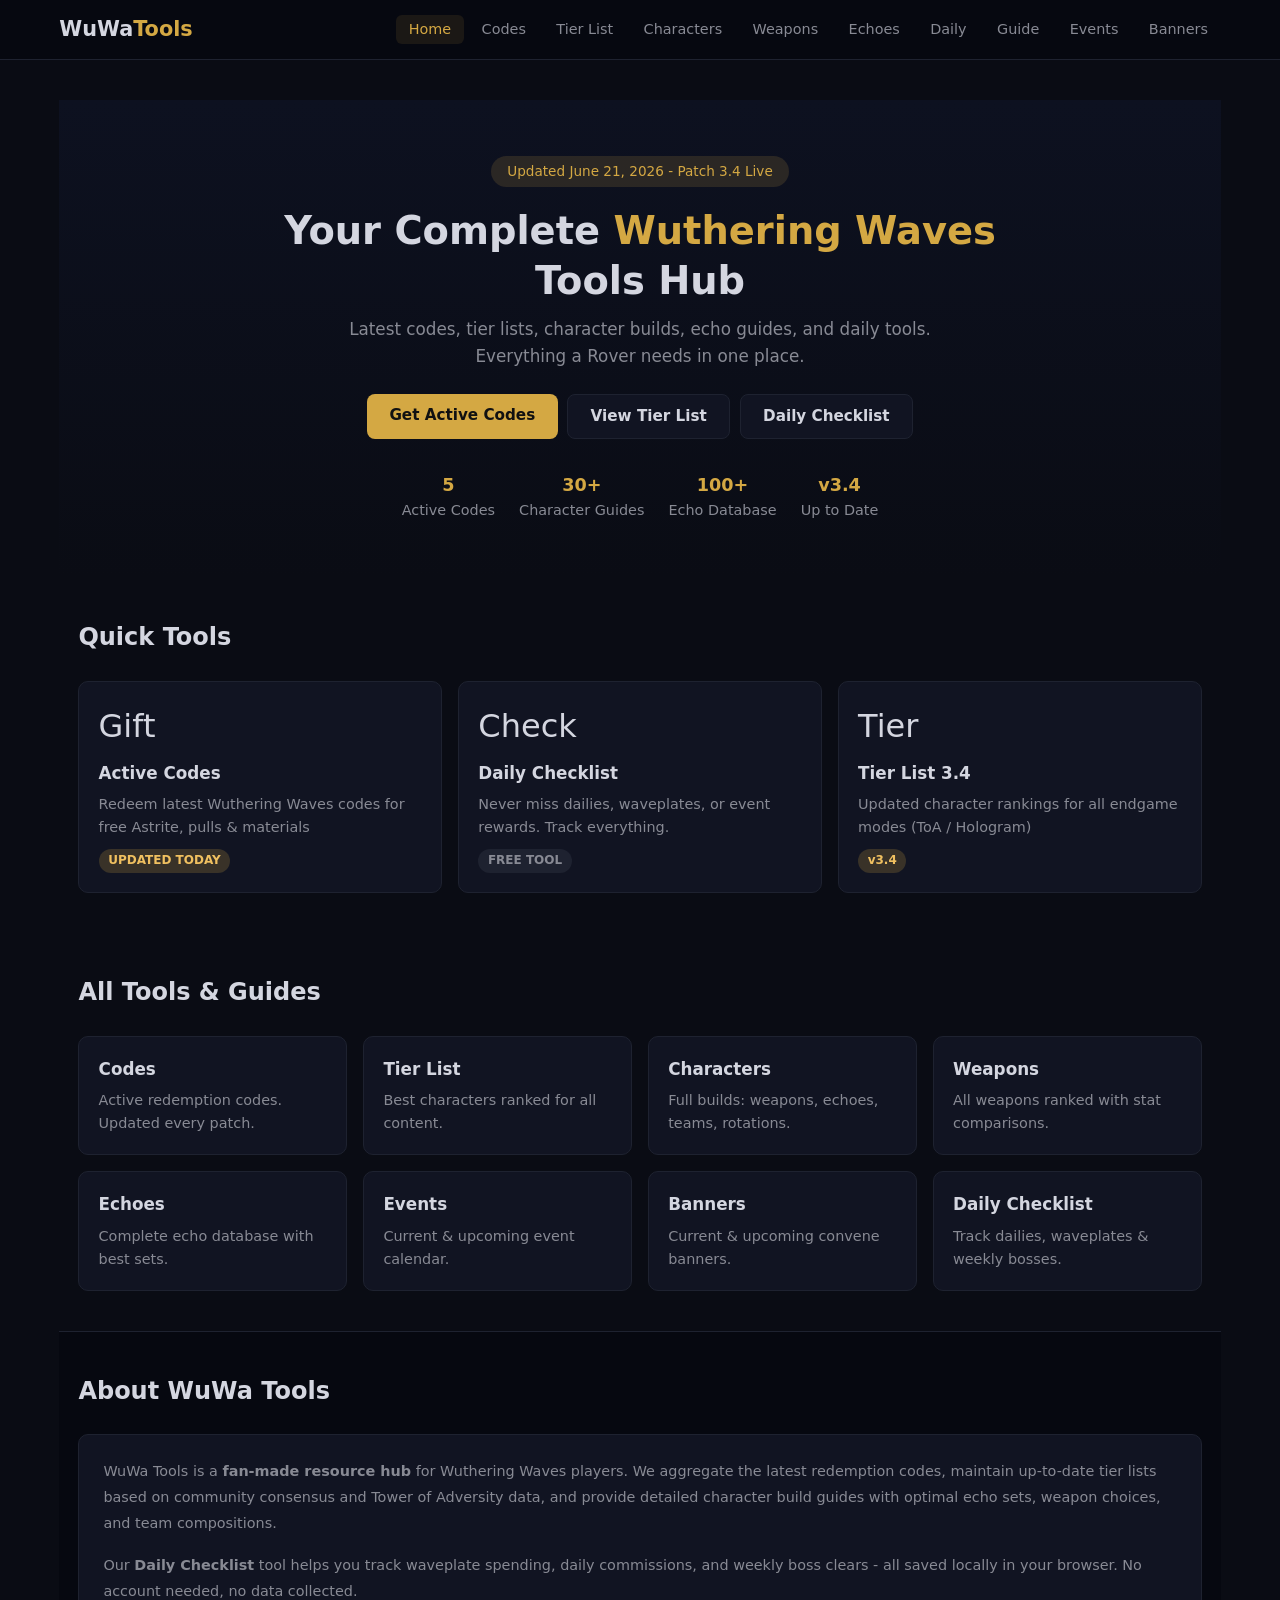
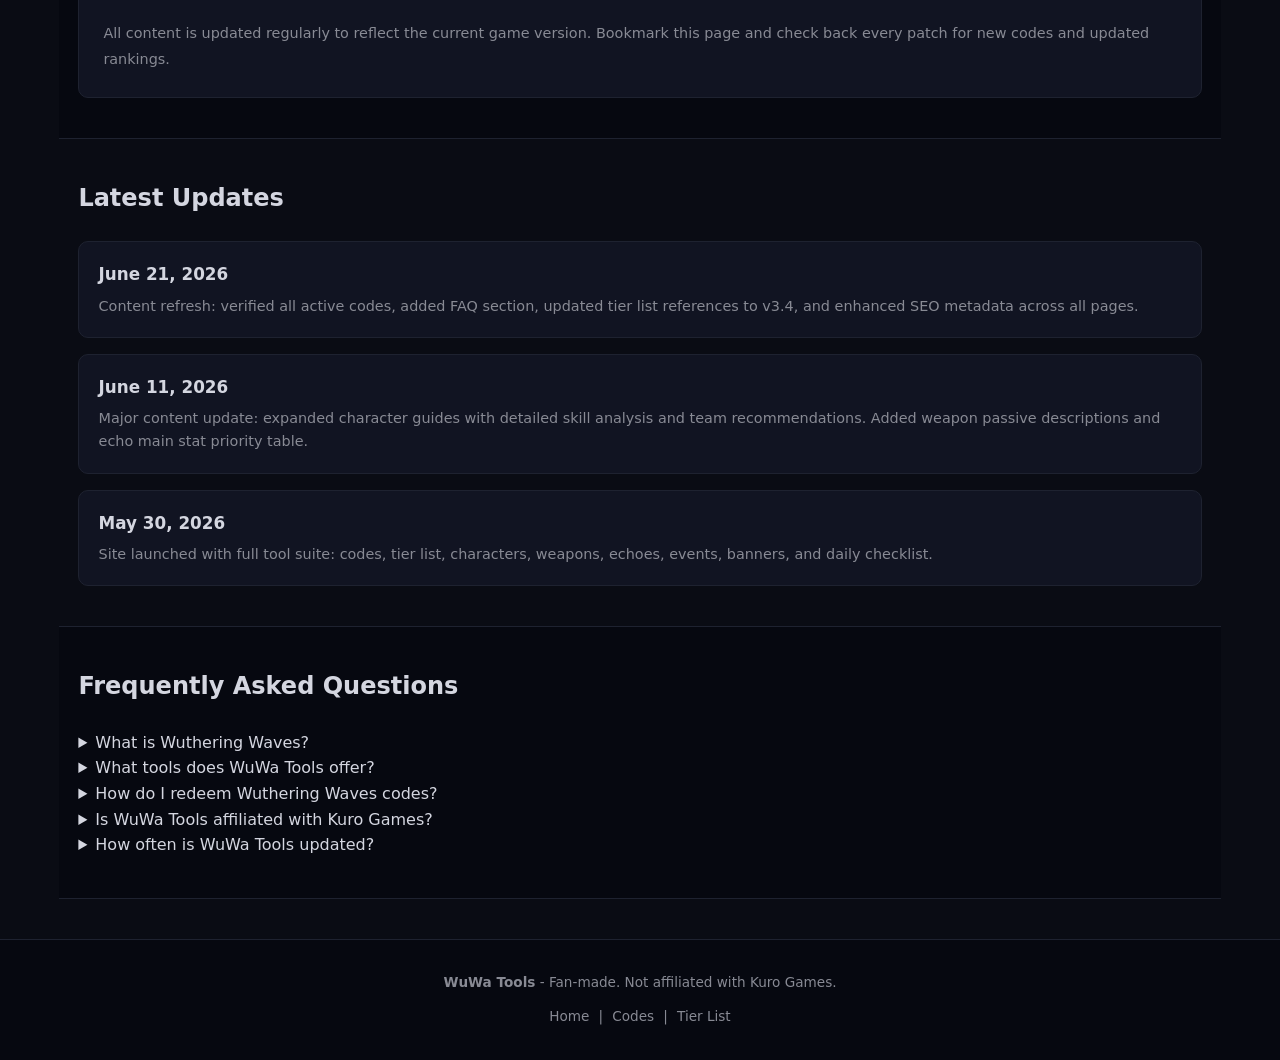
==== commit b52450e6: "content-update: June 21 - add FAQ, beginner guide, fix version consistency, update sitemap" ====
--- a/index.html
+++ b/index.html
@@ -28,6 +28,7 @@
 <li><a href="weapons.html">Weapons</a></li>
 <li><a href="echoes.html">Echoes</a></li>
 <li><a href="daily-checklist.html">Daily</a></li>
+<li><a href="guide-beginners.html">Guide</a></li>
 <li><a href="events.html">Events</a></li>
 <li><a href="banners.html">Banners</a></li>
             </ul>
@@ -37,7 +38,7 @@
 
         <section class="hero">
             <div class="hero-content">
-                <span class="hero-badge">Updated June 14, 2026 - Patch 3.4 Live</span>
+                <span class="hero-badge">Updated June 21, 2026 - Patch 3.4 Live</span>
                 <h1>Your Complete <span class="hl">Wuthering Waves</span> Tools Hub</h1>
                 <p class="hero-sub">Latest codes, tier lists, character builds, echo guides, and daily tools. Everything a Rover needs in one place.</p>
                 <div class="hero-cta">
@@ -129,6 +130,10 @@
             <h2 class="section-title">Latest Updates</h2>
             <div class="card-grid grid-2">
                 <div class="card">
+                    <h3>June 21, 2026</h3>
+                    <p>Content refresh: verified all active codes, added FAQ section, updated tier list references to v3.4, and enhanced SEO metadata across all pages.</p>
+                </div>
+                <div class="card">
                     <h3>June 11, 2026</h3>
                     <p>Major content update: expanded character guides with detailed skill analysis and team recommendations. Added weapon passive descriptions and echo main stat priority table.</p>
                 </div>
@@ -136,6 +141,17 @@
                     <h3>May 30, 2026</h3>
                     <p>Site launched with full tool suite: codes, tier list, characters, weapons, echoes, events, banners, and daily checklist.</p>
                 </div>
+            </div>
+        </section>
+
+        <section class="section section-dark">
+            <h2 class="section-title">Frequently Asked Questions</h2>
+            <div class="faq-list">
+                <details class="faq-item"><summary>What is Wuthering Waves?</summary><p>Wuthering Waves is an open-world action RPG developed by Kuro Games. Set in a post-apocalyptic world, players take on the role of a Rover who awakens with the ability to absorb the powers of defeated enemies (Echoes). The game features fast-paced real-time combat, a gacha system for acquiring Resonators (characters) and weapons, and a vast world to explore with puzzles, challenges, and world bosses.</p></details>
+                <details class="faq-item"><summary>What tools does WuWa Tools offer?</summary><p>WuWa Tools provides a complete suite of free resources for Wuthering Waves players: active redemption codes updated in real-time, a community-driven tier list ranking all Resonators, detailed character build guides with optimal echo sets and weapon choices, a weapon database with stat comparisons, an echo database with set bonuses and main stat recommendations, a daily checklist for waveplate and commission tracking, and an event/banner calendar.</p></details>
+                <details class="faq-item"><summary>How do I redeem Wuthering Waves codes?</summary><p>To redeem codes in Wuthering Waves, open the in-game menu (ESC), go to Settings &gt; Other &gt; Redeem Code, enter your code, and confirm. You can also use the official redemption website. Codes typically expire within 1-2 patches, so redeem them as soon as they're announced. Our codes page is updated live with all working codes.</p></details>
+                <details class="faq-item"><summary>Is WuWa Tools affiliated with Kuro Games?</summary><p>No. WuWa Tools is a fan-made community resource and is not officially affiliated with or endorsed by Kuro Games. All game content, images, and trademarks belong to their respective owners.</p></details>
+                <details class="faq-item"><summary>How often is WuWa Tools updated?</summary><p>We update the site regularly to reflect the current game version. Codes are updated as soon as new ones are released, typically during livestreams and special events. Tier lists and character guides are refreshed after each major patch or balance change. We monitor official announcements to keep all information current.</p></details>
             </div>
         </section>
 
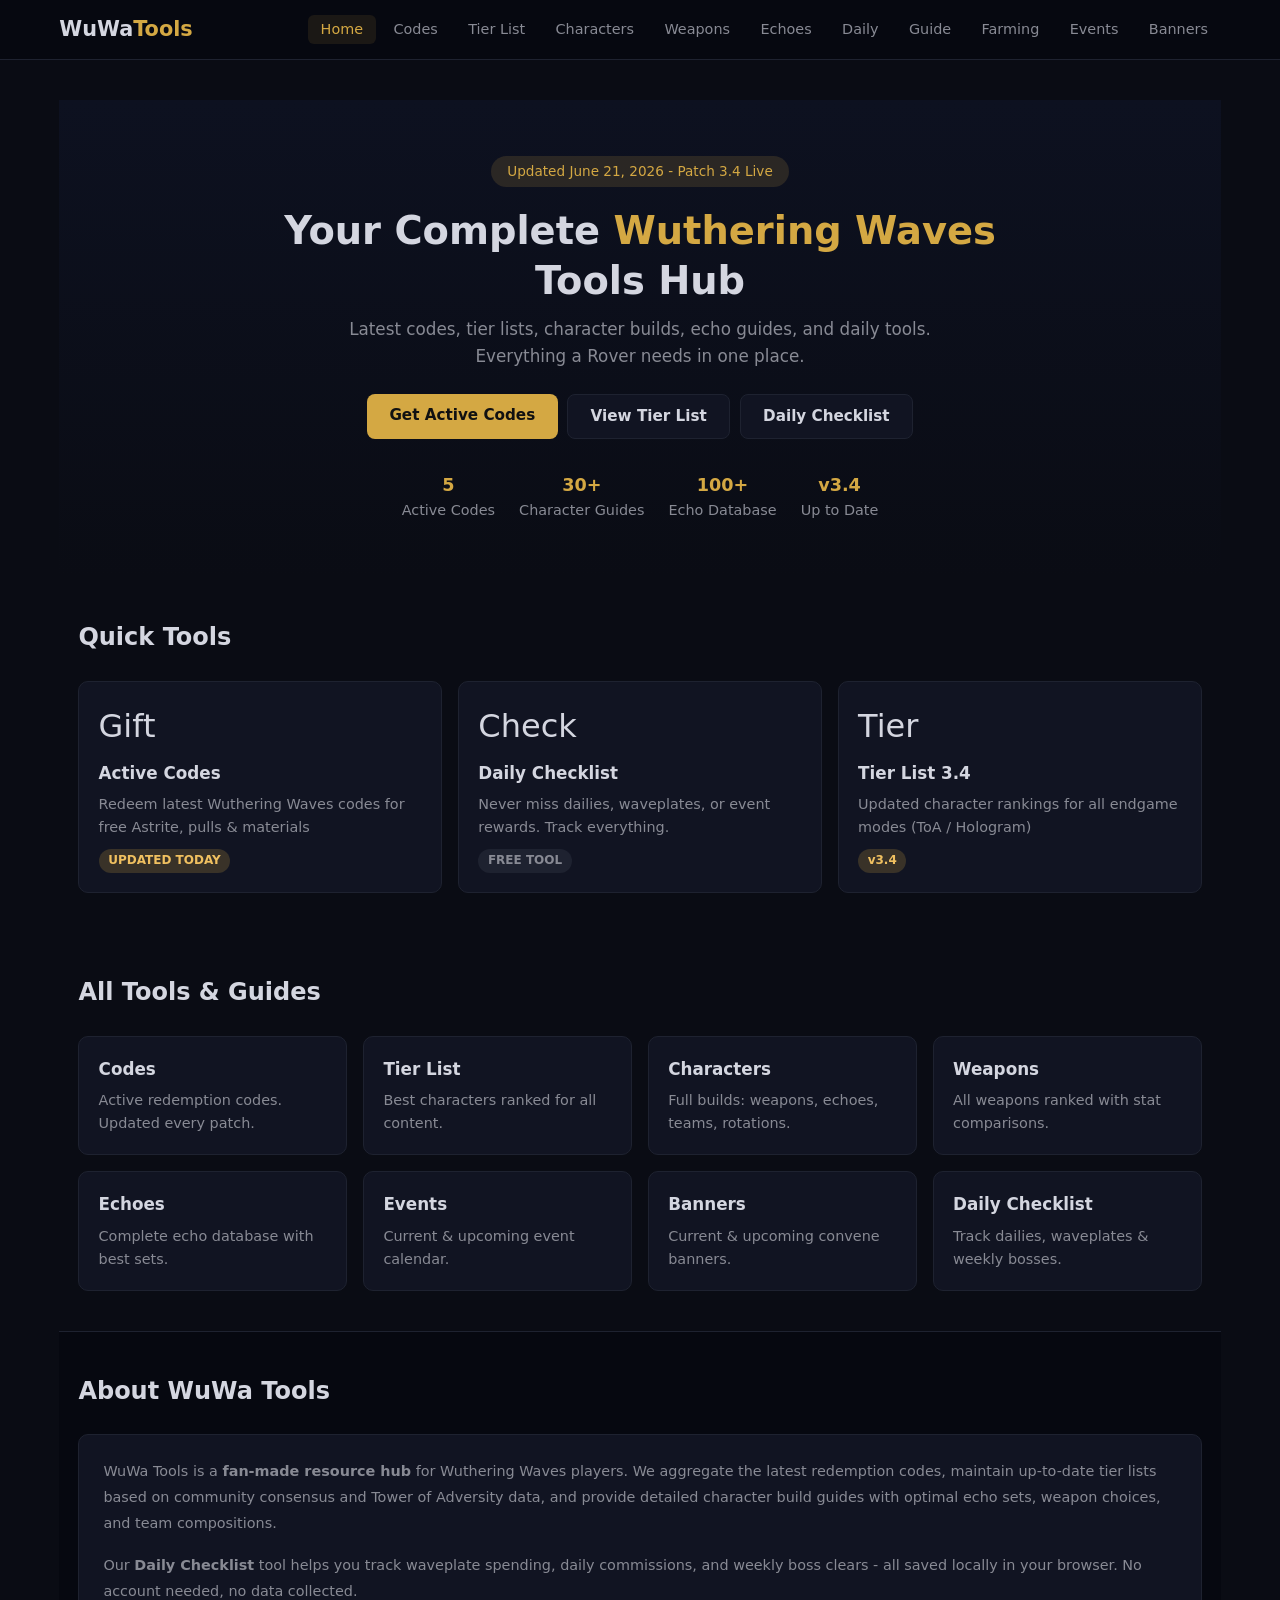
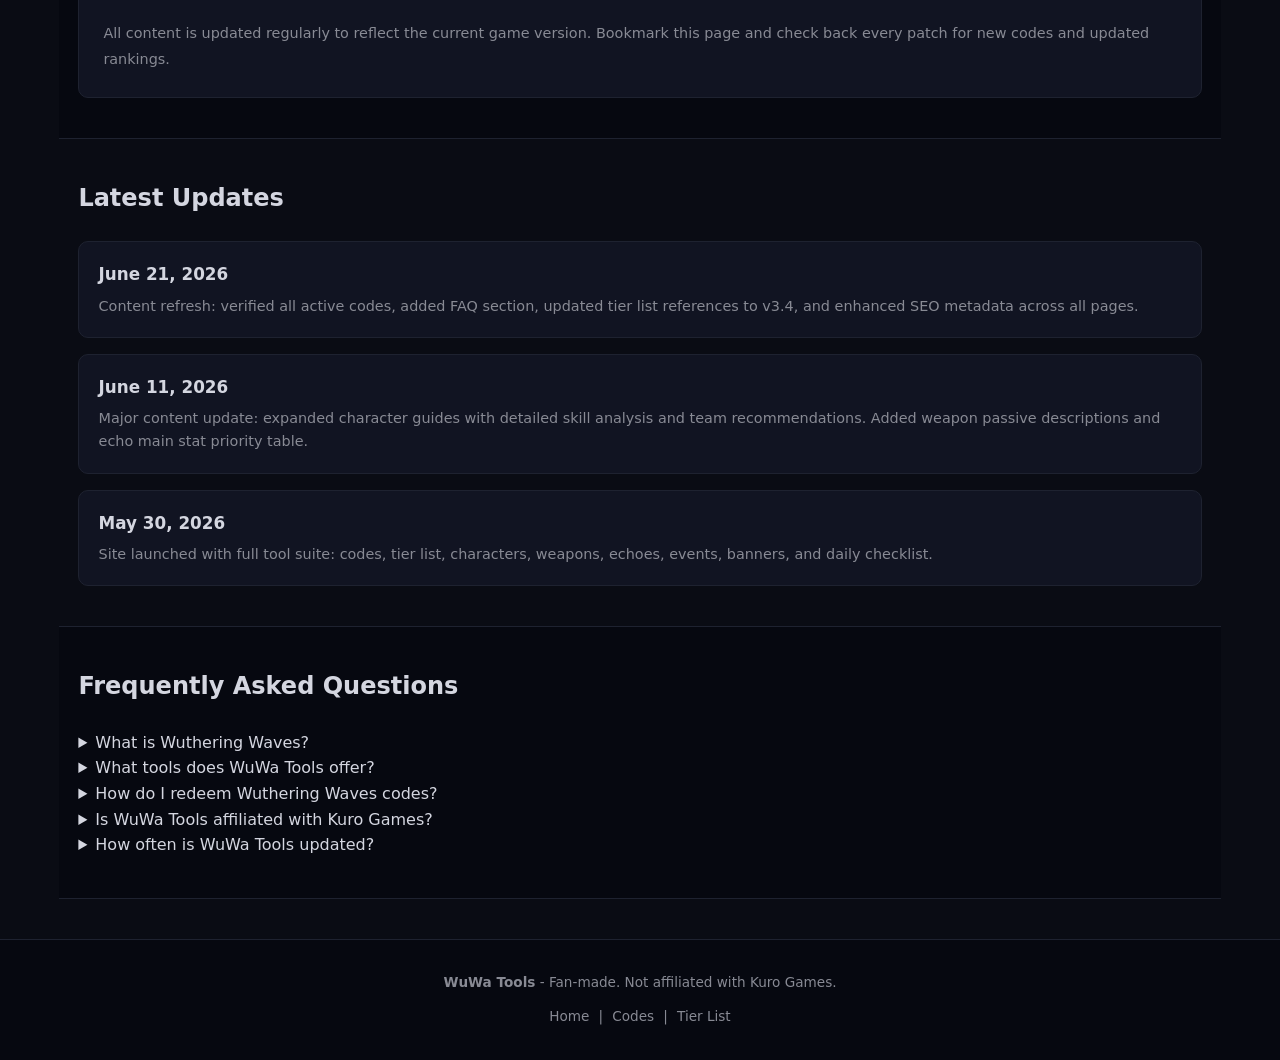
==== commit 5f6bffc9: "add farming-guide page + update nav & sitemap (11 URLs)" ====
--- a/index.html
+++ b/index.html
@@ -29,6 +29,7 @@
 <li><a href="echoes.html">Echoes</a></li>
 <li><a href="daily-checklist.html">Daily</a></li>
 <li><a href="guide-beginners.html">Guide</a></li>
+<li><a href="farming-guide.html">Farming</a></li>
 <li><a href="events.html">Events</a></li>
 <li><a href="banners.html">Banners</a></li>
             </ul>
